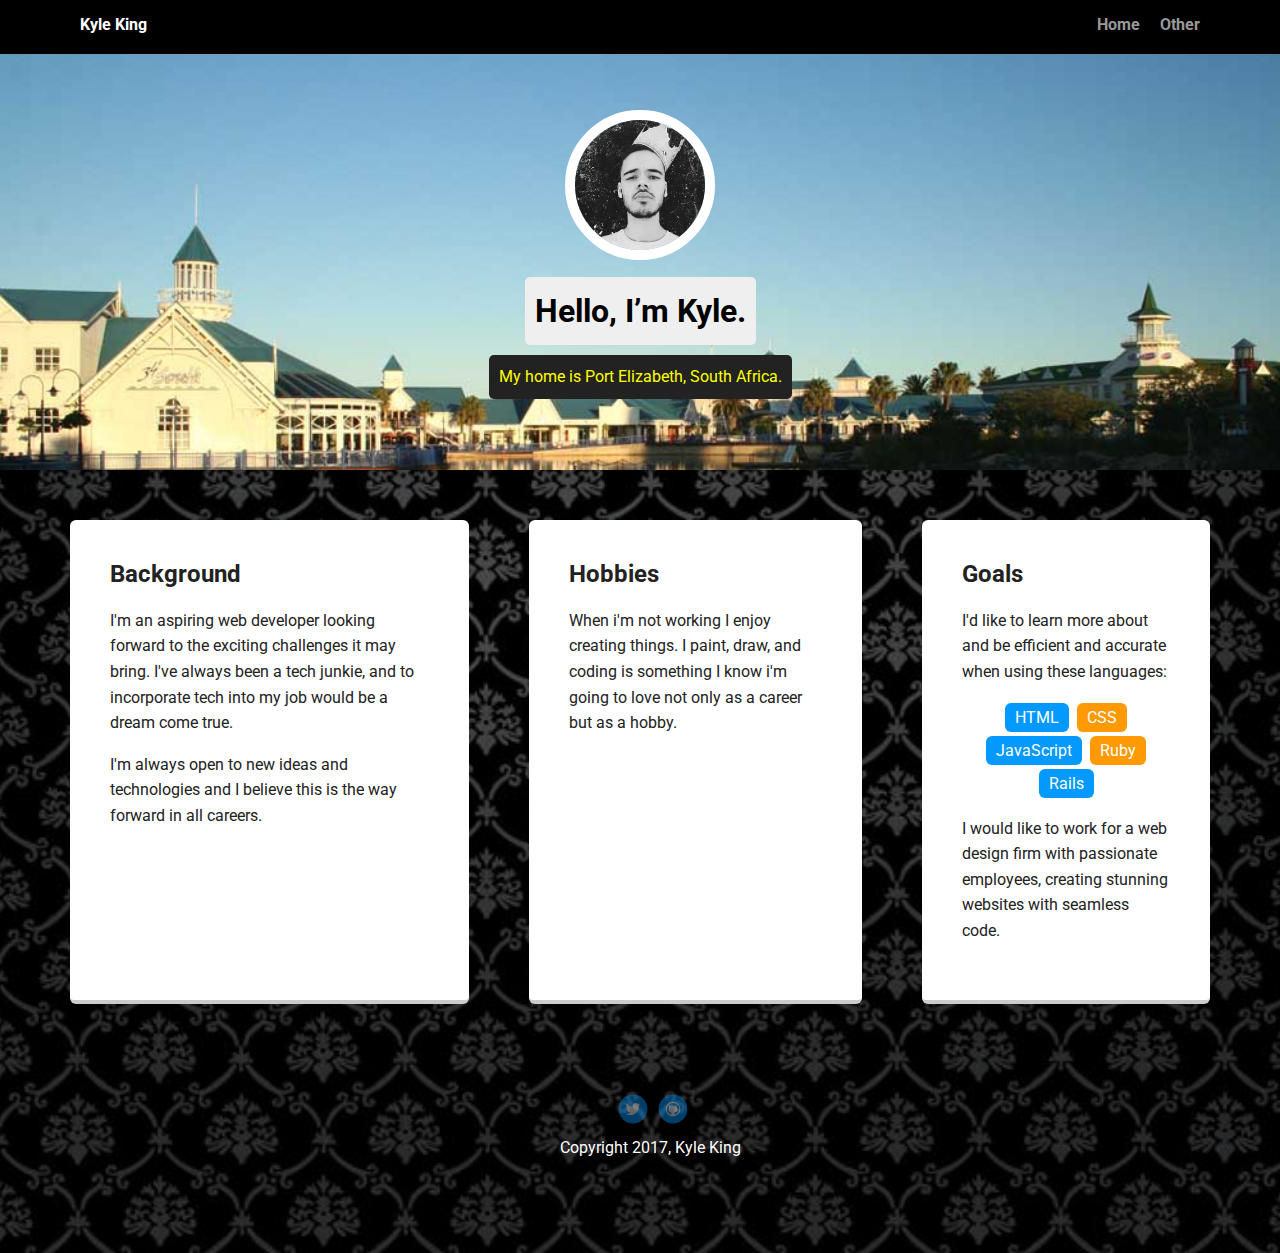
==== index.html @ d181f939 "Added project-01" ====
<!doctype html>
<html lang="en">
<head>
  <meta charset="utf-8">
  <title>Kyle King's Profile</title>
  <meta name="viewport" content="width=device-width, initial-scale=1.0">
  <link rel="stylesheet" href="styles.css">
  <link href="https://fonts.googleapis.com/css?family=Muli%7CRoboto:400,300,500,700,900" rel="stylesheet"></head>
  <body>

    <div class="main-nav">
        <ul class="nav">
          <li class="name">Kyle King</li>
          <li><a href="index.html" class="selected">Home</a></li>
          <li><a href="other.html">Other</a></li>
        </ul>
    </div>

    <header>
      <img src="images/me.png" alt="Profile picture of Kyle King" class="profile-image">
      <h1 class="tag name">Hello, I’m Kyle.</h1>
      <p class="tag location">My home is Port Elizabeth, South Africa.</p>
    </header>

    <main class="flex">
      <div class="card">
        <h2>Background</h2>
        <p>I'm an aspiring web developer looking forward to the exciting challenges it may bring. I've always been a tech junkie, and to incorporate tech into my job would be a dream come true. </p>
        <p>I'm always open to new ideas and technologies and I believe this is the way forward in all careers. </p>
      </div> 
      
      <div class="card">
        <h2>Hobbies</h2>
        <p> When i'm not working I enjoy creating things. I paint, draw, and coding is something I know i'm going to love not only as a career but as a hobby. </p>
      </div>

      <div class="card">
        <h2>Goals</h2>
        <p>I'd like to learn more about and be efficient and accurate when using these languages:</p>
        <ul class="skills">
          <li>HTML</li>
          <li>CSS</li>
          <li>JavaScript</li>
          <li>Ruby</li>
          <li>Rails</li>
        </ul>
        <p>I would like to work for a web design firm with passionate employees, creating stunning websites with seamless code.</p>
      </div> 

    </main>
    <footer>
      <ul>
        <li><a href="http://twitter.com/kylek918" class="social twitter">Twitter</a></li>
        <li><a href="http://github.com/king-kyle" class="social github">Github</a></li>
      </ul>
      <p class="copyright">Copyright 2017, Kyle King</p>
    </footer>
  </body>
  </html>
---- styles.css ----
/* Global Layout Set-up */
* { 
  box-sizing: border-box;
}
  
body {
  margin: 0;
  padding: 0;
  text-align: center;
  font-family: 'Roboto', sans-serif;
  color: #222;
  background: url('images/wall.jpg') no-repeat center;
  background-size: cover;
}
/* Link Styles */

a {
  text-decoration: none;
  color: #999;
}
a:hover {
  color: #6633ff;
}

/* Section Styles */

.main-nav {
  width: 100%;
  background: black;
  min-height: 30px;
  padding: 10px;
  position: fixed;
  text-align: center;
}
.nav {
  display: flex;
  justify-content: space-around;
  font-weight: 700;
  list-style-type: none;
  margin: 0 auto;
  padding: 0;
}

.nav .name {
    display: block;
    margin-right: auto;
    color: white;
}
.nav li {
  padding: 5px 10px 10px 10px;
}
.nav a {
  transition: all .5s;
}
.nav a:hover {
  color: white
}

header {
  text-align: center;
  background: url('images/port-elizabeth.jpg') no-repeat top center ;
  background-size: cover;
  overflow: hidden;
  padding-top: 60px;
}
header {
  line-height: 1.5;
}
header .profile-image {
  margin-top: 50px;
  width: 150px;
  height: 150px;
  border-radius: 50%;
  border: 10px solid white;
  transition: all .20s;
}
header .profile-image:hover {
  transform: scale(1.2) rotate(5deg);
}
.tag {
  background-color: #efefef;
  color: black;
  padding: 10px;
  border-radius: 5px;
  display: table;
  margin: 10px auto;
} 
.location {
  background-color: #222;
  color: yellow;
}
.card {
  margin: 30px;
  padding: 20px 40px 40px;
  max-width: 500px;
  text-align: left;
  background: #fff;
  border-bottom: 4px solid #ccc;
  border-radius: 6px;
  transition: all .10s;
}
.card:hover {
  border-color: #ff99ff;
}

ul.skills {
  padding: 0;
  text-align: center;
}

.skills li {
  border-radius: 6px;
  display: inline-block;
  background: #ff9904;
  color: white;
  padding: 5px 10px;
  margin: 2px;
}

.skills li:nth-child(odd) {
  background: #0399ff;
}

footer {
  width: 100%;
  min-height: 30px;
  padding: 20px 0 40px 20px;
}

footer .copyright {
  color: white;
  top: -8px;
  font-size: .75em;
}

footer ul {
  list-style-type: none;
  margin: 0;
  padding: 0;
}

footer ul li {
  display: inline-block;
}

a.social {
  display: inline-block;
  text-indent: -9999px;
  margin-left: 5px;
  width: 30px;
  height: 30px;
  background-size: 30px 30px;
  opacity: .4;
  transition: all .5s;
}
a.twitter {
  background-image: url(images/twitter.svg);
}
a.github {
  background-image: url(images/github.svg);
}
a.social:hover {
  opacity: 1;
}
.clearfix {
  clear: both;
}

/* Styles for larger screens */
@media screen and (min-width: 720px) {
  
  .flex {
      display: -ms-flexbox;      /* TWEENER - IE 10 */
      display: flex; 
      max-width: 1200px;
      -ms-flex-pack: distribute;
      justify-content: space-around;
      margin: 0 auto;
  }

  header {
    min-height: 470px;
  }

  .nav {
    max-width: 1200px;
    padding: 0 30px;
  }


  main {
    padding-top: 20px;
  }

  main p {
    line-height: 1.6em;
  }

  footer {
    font-size: 1.3em;
    max-width: 1200px;
    margin: 40px auto;
  }

}
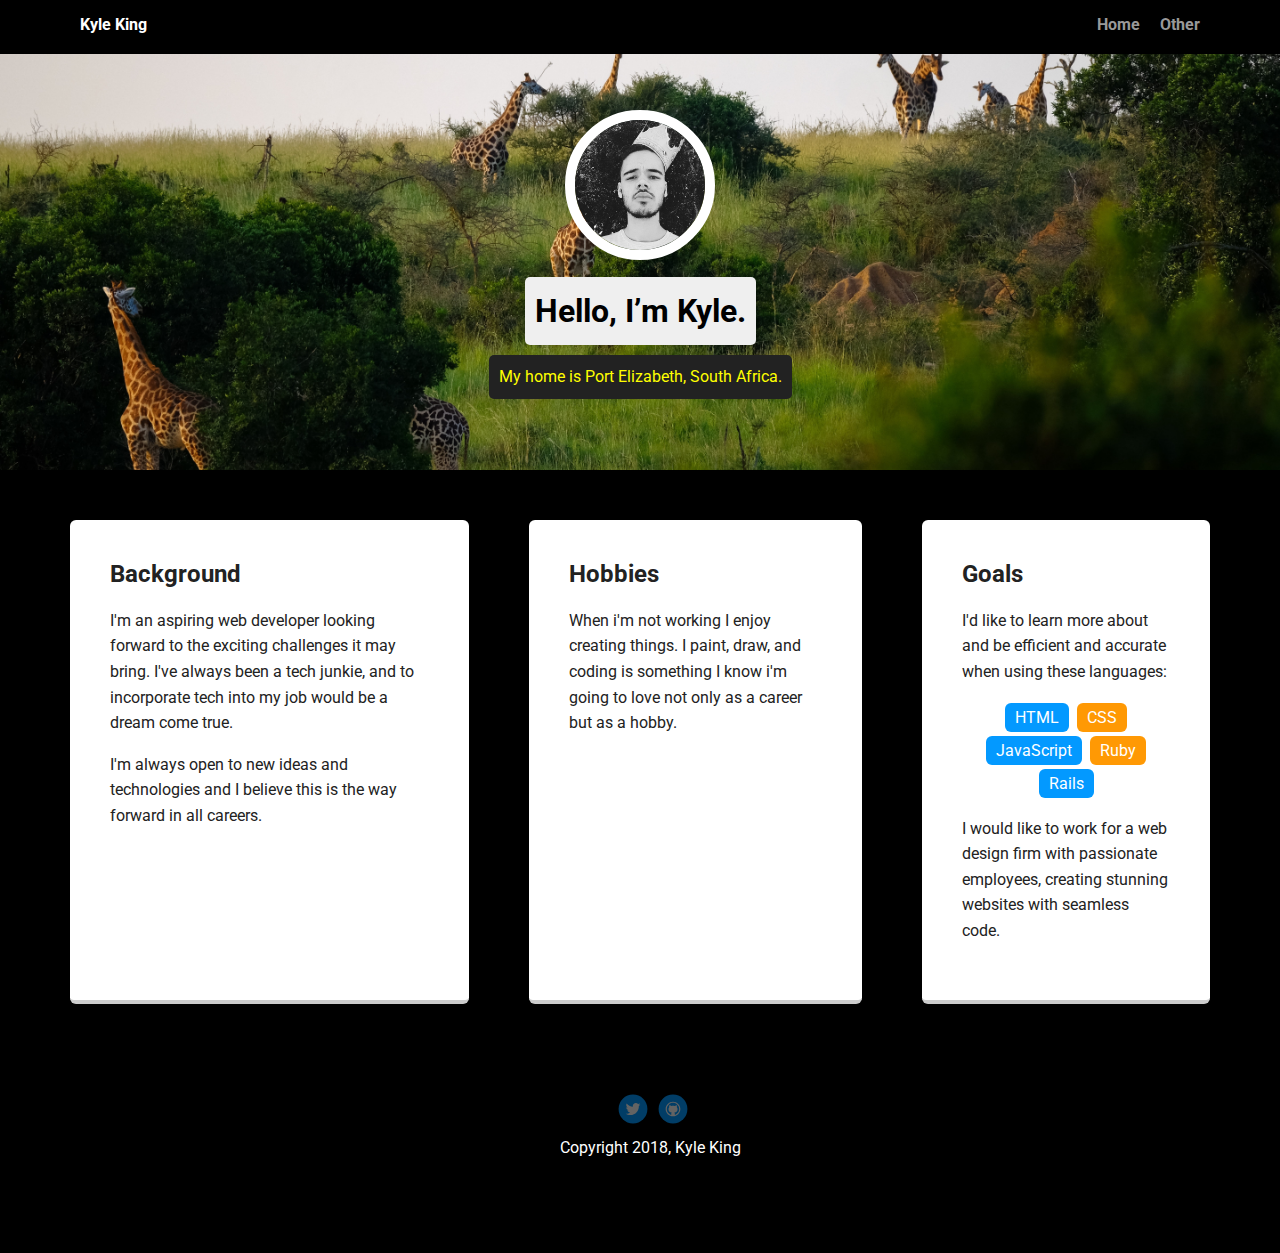
==== commit 6a969e9c: "changed background" ====
--- a/index.html
+++ b/index.html
@@ -27,8 +27,8 @@
         <h2>Background</h2>
         <p>I'm an aspiring web developer looking forward to the exciting challenges it may bring. I've always been a tech junkie, and to incorporate tech into my job would be a dream come true. </p>
         <p>I'm always open to new ideas and technologies and I believe this is the way forward in all careers. </p>
-      </div> 
-      
+      </div>
+
       <div class="card">
         <h2>Hobbies</h2>
         <p> When i'm not working I enjoy creating things. I paint, draw, and coding is something I know i'm going to love not only as a career but as a hobby. </p>
@@ -45,7 +45,7 @@
           <li>Rails</li>
         </ul>
         <p>I would like to work for a web design firm with passionate employees, creating stunning websites with seamless code.</p>
-      </div> 
+      </div>
 
     </main>
     <footer>
@@ -53,7 +53,7 @@
         <li><a href="http://twitter.com/kylek918" class="social twitter">Twitter</a></li>
         <li><a href="http://github.com/king-kyle" class="social github">Github</a></li>
       </ul>
-      <p class="copyright">Copyright 2017, Kyle King</p>
+      <p class="copyright">Copyright 2018, Kyle King</p>
     </footer>
   </body>
   </html>
--- a/styles.css
+++ b/styles.css
@@ -1,15 +1,15 @@
 /* Global Layout Set-up */
-* { 
+* {
   box-sizing: border-box;
 }
-  
+
 body {
   margin: 0;
   padding: 0;
   text-align: center;
   font-family: 'Roboto', sans-serif;
   color: #222;
-  background: url('images/wall.jpg') no-repeat center;
+  background: black;
   background-size: cover;
 }
 /* Link Styles */
@@ -84,7 +84,7 @@
   border-radius: 5px;
   display: table;
   margin: 10px auto;
-} 
+}
 .location {
   background-color: #222;
   color: yellow;
@@ -168,10 +168,10 @@
 
 /* Styles for larger screens */
 @media screen and (min-width: 720px) {
-  
+
   .flex {
       display: -ms-flexbox;      /* TWEENER - IE 10 */
-      display: flex; 
+      display: flex;
       max-width: 1200px;
       -ms-flex-pack: distribute;
       justify-content: space-around;
@@ -203,5 +203,3 @@
   }
 
 }
-
- 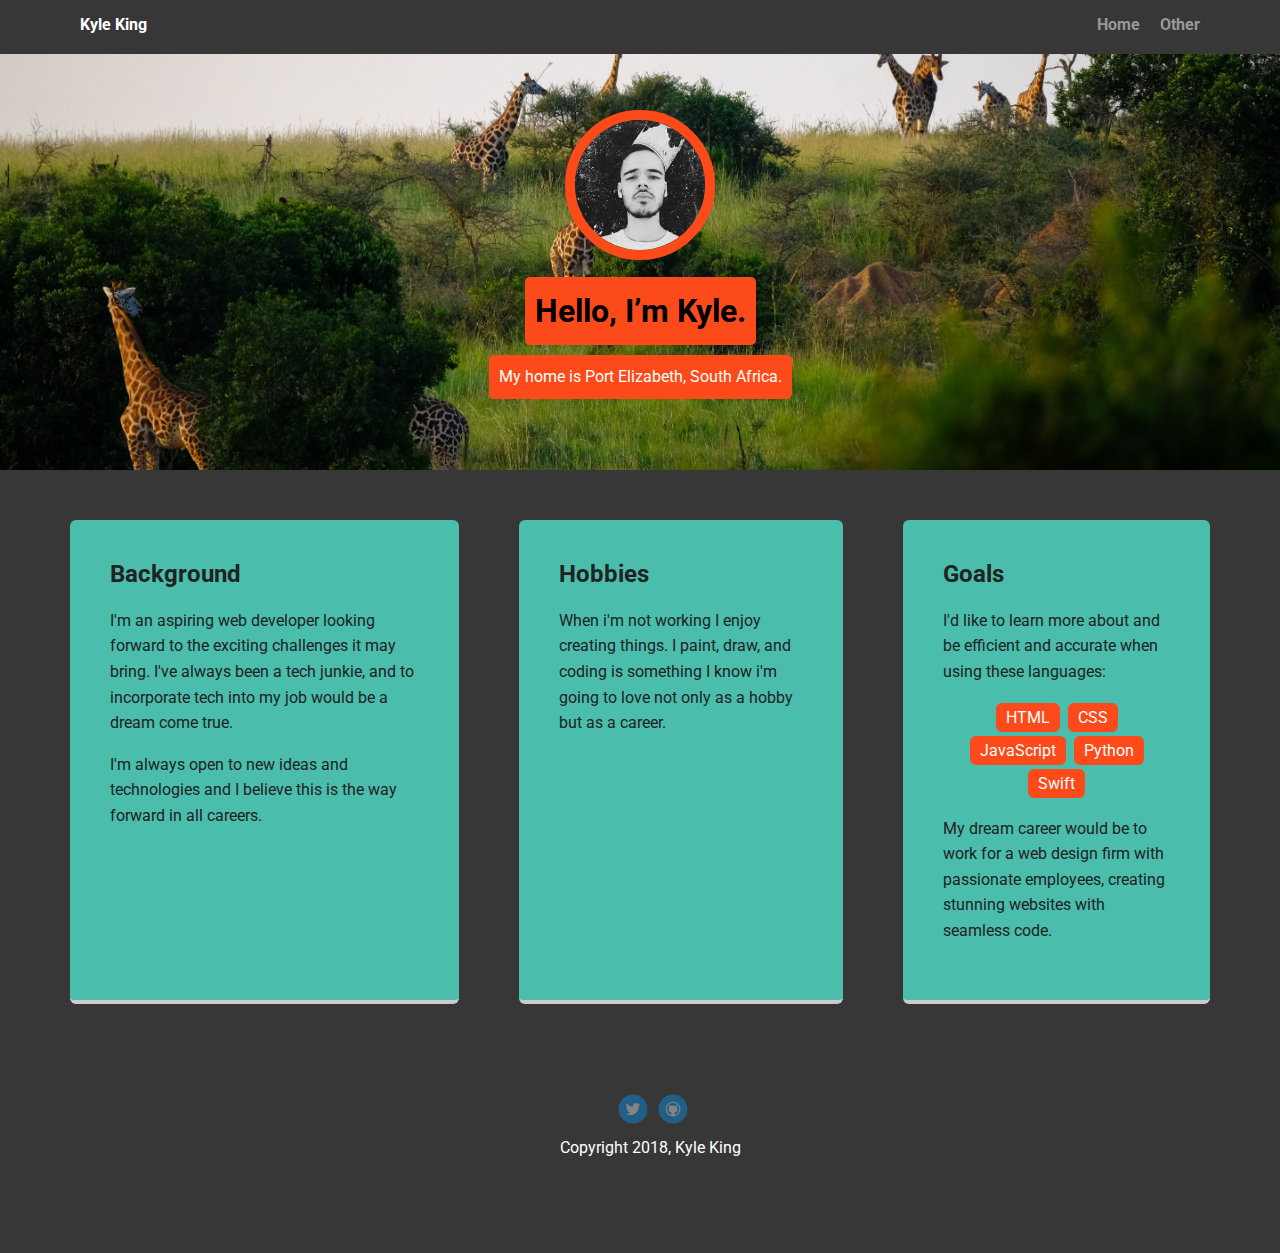
==== commit ca0946f7: "changed colors" ====
--- a/index.html
+++ b/index.html
@@ -31,7 +31,7 @@
 
       <div class="card">
         <h2>Hobbies</h2>
-        <p> When i'm not working I enjoy creating things. I paint, draw, and coding is something I know i'm going to love not only as a career but as a hobby. </p>
+        <p> When i'm not working I enjoy creating things. I paint, draw, and coding is something I know i'm going to love not only as a hobby but as a career. </p>
       </div>
 
       <div class="card">
@@ -41,10 +41,10 @@
           <li>HTML</li>
           <li>CSS</li>
           <li>JavaScript</li>
-          <li>Ruby</li>
-          <li>Rails</li>
+          <li>Python</li>
+          <li>Swift</li>
         </ul>
-        <p>I would like to work for a web design firm with passionate employees, creating stunning websites with seamless code.</p>
+        <p>My dream career would be to work for a web design firm with passionate employees, creating stunning websites with seamless code.</p>
       </div>
 
     </main>
--- a/styles.css
+++ b/styles.css
@@ -9,7 +9,7 @@
   text-align: center;
   font-family: 'Roboto', sans-serif;
   color: #222;
-  background: black;
+  background: #373737;
   background-size: cover;
 }
 /* Link Styles */
@@ -26,7 +26,7 @@
 
 .main-nav {
   width: 100%;
-  background: black;
+  background: #373737;
   min-height: 30px;
   padding: 10px;
   position: fixed;
@@ -53,7 +53,7 @@
   transition: all .5s;
 }
 .nav a:hover {
-  color: white
+  color: #fc4a1a;
 }
 
 header {
@@ -71,14 +71,14 @@
   width: 150px;
   height: 150px;
   border-radius: 50%;
-  border: 10px solid white;
+  border: 10px solid #fc4a1a;
   transition: all .20s;
 }
 header .profile-image:hover {
   transform: scale(1.2) rotate(5deg);
 }
 .tag {
-  background-color: #efefef;
+  background-color: #fc4a1a;
   color: black;
   padding: 10px;
   border-radius: 5px;
@@ -86,21 +86,21 @@
   margin: 10px auto;
 }
 .location {
-  background-color: #222;
-  color: yellow;
+  background-color: #fc4a1a;;
+  color: white;
 }
 .card {
   margin: 30px;
   padding: 20px 40px 40px;
   max-width: 500px;
   text-align: left;
-  background: #fff;
+  background: #4abdac;
   border-bottom: 4px solid #ccc;
   border-radius: 6px;
   transition: all .10s;
 }
 .card:hover {
-  border-color: #ff99ff;
+  border-color: #fc4a1a;
 }
 
 ul.skills {
@@ -111,14 +111,14 @@
 .skills li {
   border-radius: 6px;
   display: inline-block;
-  background: #ff9904;
+  background: #fc4a1a;
   color: white;
   padding: 5px 10px;
   margin: 2px;
 }
 
 .skills li:nth-child(odd) {
-  background: #0399ff;
+  background: #fc4a1a;
 }
 
 footer {
